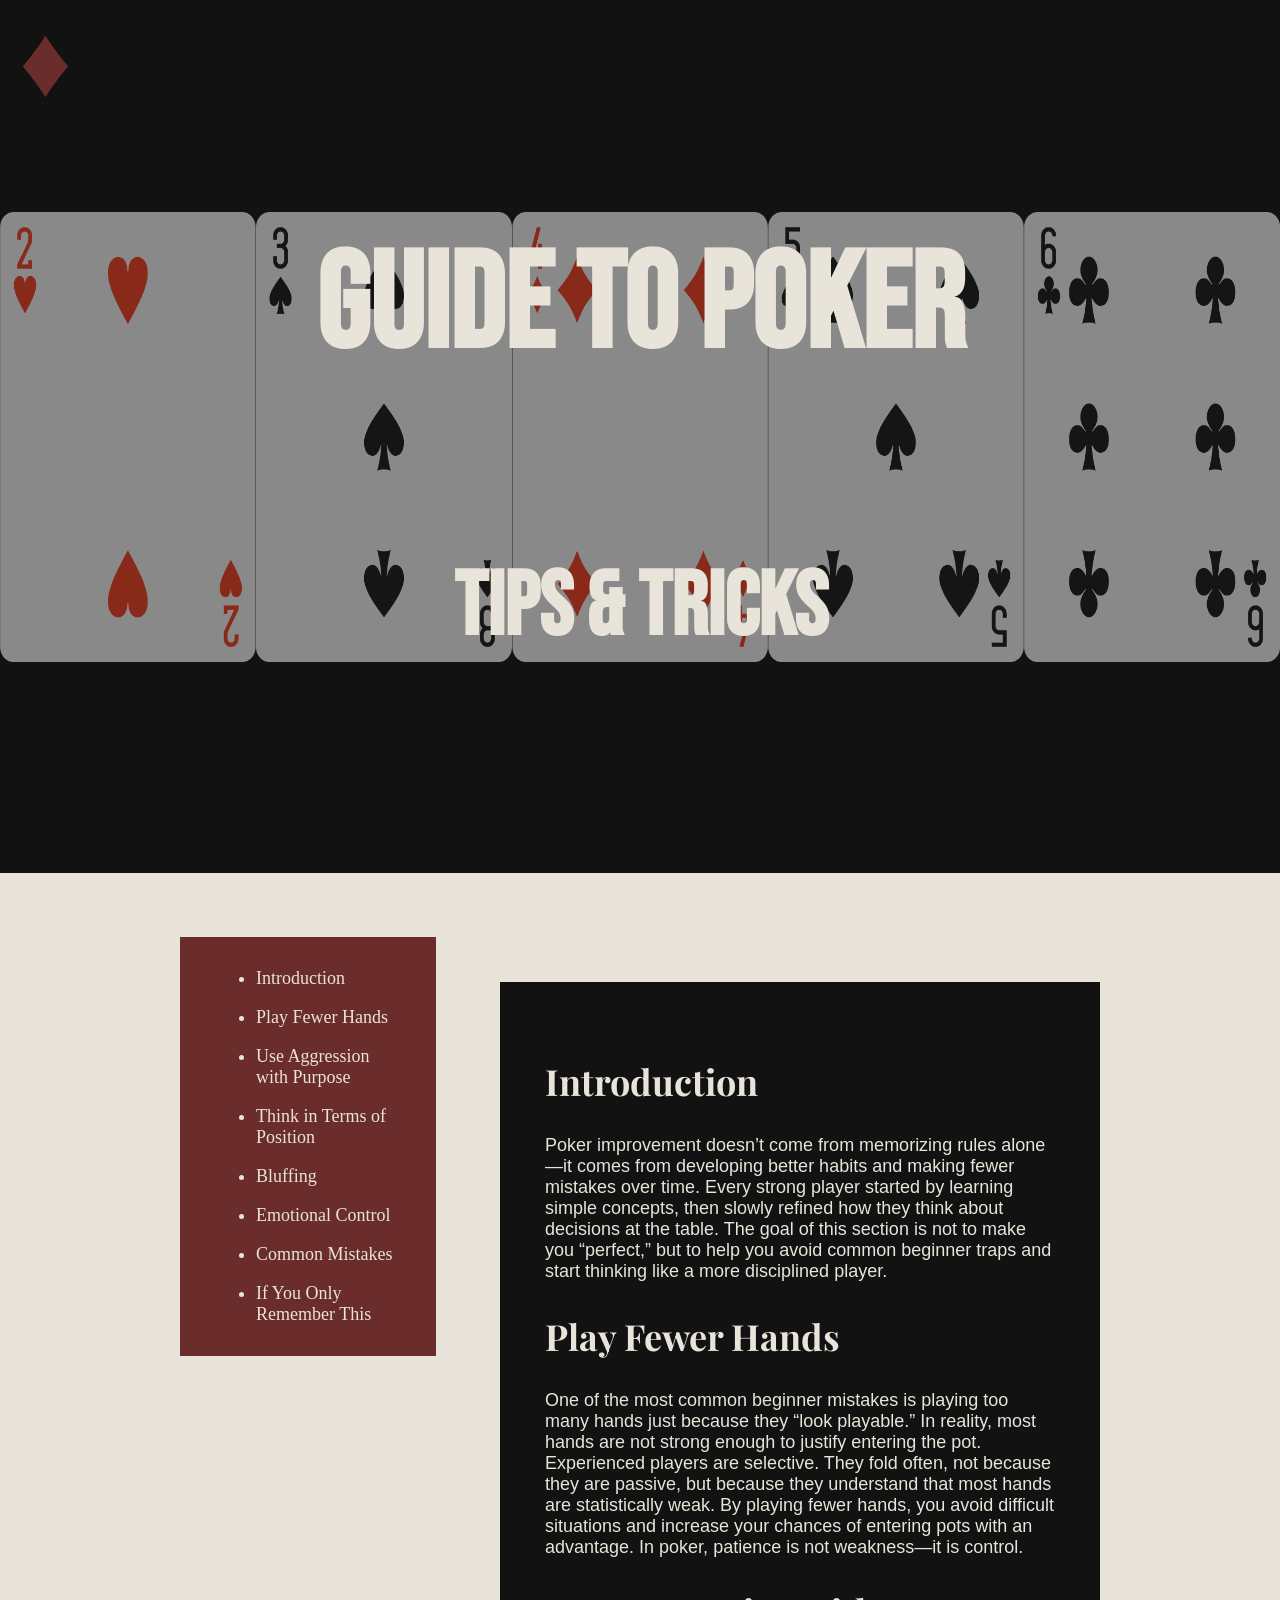
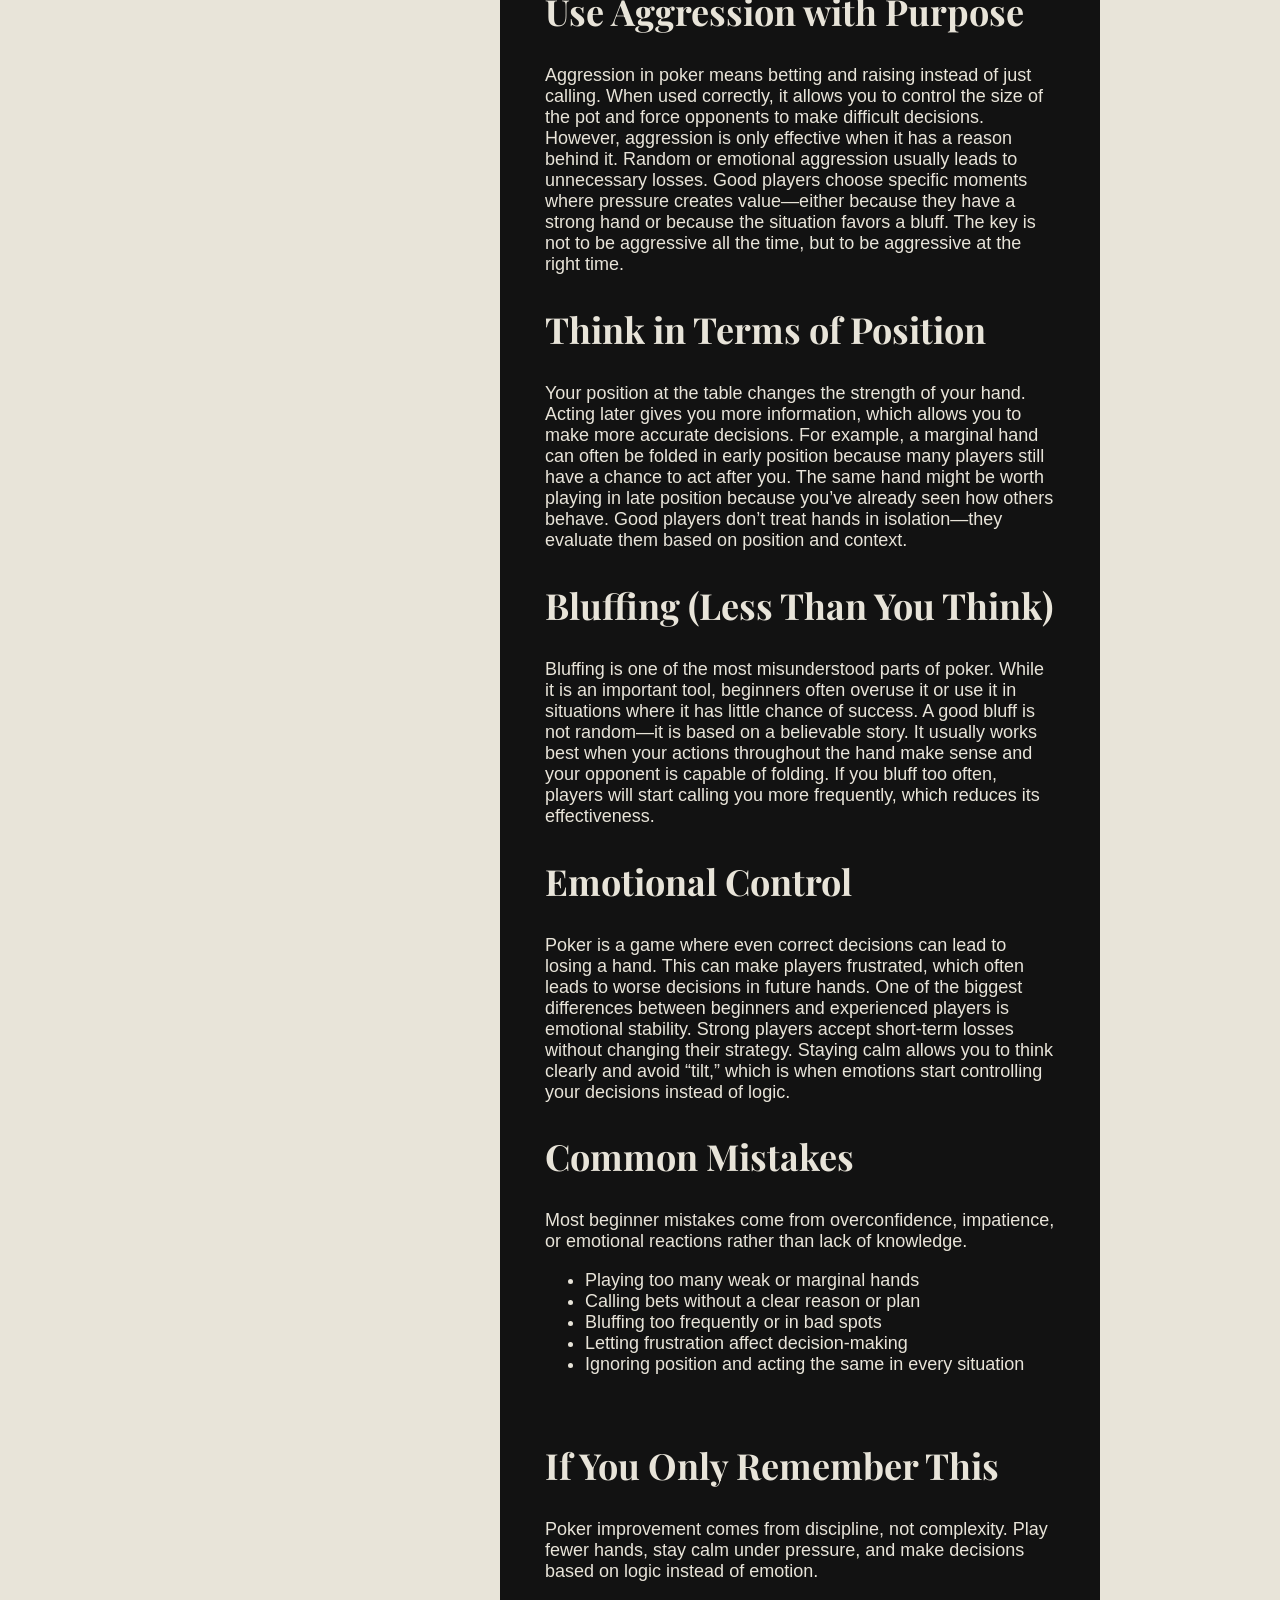
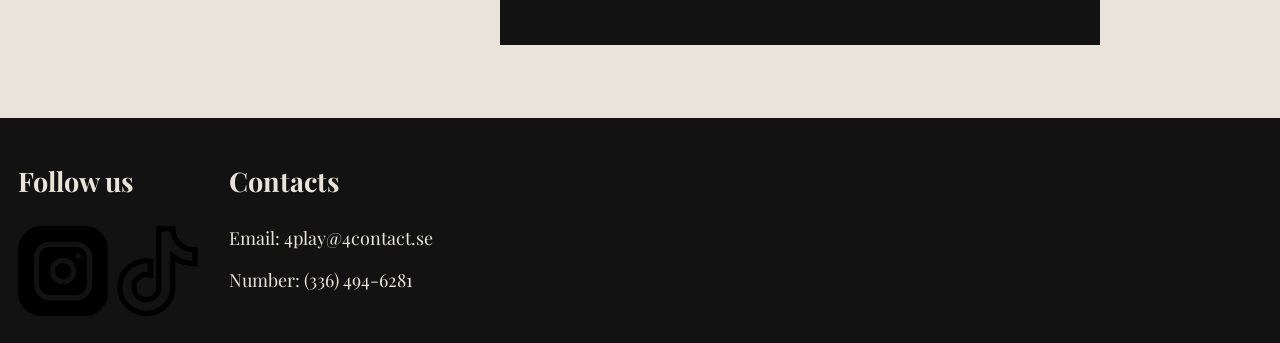
==== tips.html @ cb9e39af "allt" ====
<!DOCTYPE html>
<html lang="en">
<head>
    <meta charset="UTF-8">
    <meta name="viewport" content="width=device-width, initial-scale=1.0">
    <link rel="preconnect" href="https://fonts.googleapis.com">
    <link rel="preconnect" href="https://fonts.gstatic.com" crossorigin>
    <link href="https://fonts.googleapis.com/css2?family=Bebas+Neue&display=swap&family=Playfair+Display:ital,wght@0,400..900;1,400..900&display=swap" rel="stylesheet">
    <link rel="stylesheet" href="./css/style.css">
    <title>4Play</title>
</head>
<body>
    <nav class="navigation">
        <ul>
            <li class="nav-items"><a href="index.html">Main</a></li>
            <li class="nav-items"><a href="poker.html">Basics</a></li>
            <li class="nav-items"><a href="tips.html">Tips & tricks</a></li>
            <li class="nav-items"><a href="hands.html">Poker hands</a></li>
        </ul>
    </nav>

    <div class="fade-layer"></div>
    
    <div class="menu-button">
        <i class="menu-icon"><b>♦</b></i>
    </div>
    <div class="main-page" id="main">
        <h1 class="main-page-h"><b>GUIDE TO POKER</b></h1>
        <h2 class="main-page-sub"><b>Tips & Tricks</b></h2>
        <div class="cards main-cards">
            <img src="img/playingcards_bridgesize_png/H-2.png" alt="" class="royal-flush main-card">
            <img src="img/playingcards_bridgesize_png/S-3.png" alt="" class="royal-flush main-card">
            <img src="img/playingcards_bridgesize_png/D-4.png" alt="" class="royal-flush main-card">
            <img src="img/playingcards_bridgesize_png/S-5.png" alt="" class="royal-flush main-card">
            <img src="img/playingcards_bridgesize_png/C-6.png" alt="" class="royal-flush main-card">
        </div>
    </div>

    <div id="main-basics">
        <div id="table-content">
            <ul id="list">
                <li class="list-content"><a href="#intro">Introduction</a></li>
                <li class="list-content"><a href="#PFH">Play Fewer Hands</a></li>
                <li class="list-content"><a href="#UAWP">Use Aggression with Purpose</a></li>
                <li class="list-content"><a href="#TIT">Think in Terms of Position</a></li>
                <li class="list-content"><a href="#Bluff">Bluffing</a></li>
                <li class="list-content"><a href="#EM">Emotional Control</a></li>
                <li class="list-content"><a href="#CM">Common Mistakes</a></li>
                <li class="list-content"><a href="#iyort">If You Only Remember This</a></li>
            </ul>
        </div>
        <div id="main-articale">
            <div class="articale-parts" id="intro">
                <h2 class="articale-headers">Introduction</h2>
                <p class="articale-paragraphs">
                   Poker improvement doesn’t come from memorizing rules alone—it comes from developing better habits and making fewer mistakes over time. Every strong player started by learning simple concepts, then slowly refined how they think about decisions at the table.
                    The goal of this section is not to make you “perfect,” but to help you avoid common beginner traps and start thinking like a more disciplined player.
                </p>
            </div>
            <div class="articale-parts" id="PFH">
                <h2 class="articale-headers">Play Fewer Hands</h2>
                <p class="articale-paragraphs">
                    One of the most common beginner mistakes is playing too many hands just because they “look playable.” In reality, most hands are not strong enough to justify entering the pot.
                    Experienced players are selective. They fold often, not because they are passive, but because they understand that most hands are statistically weak. By playing fewer hands, you avoid difficult situations and increase your chances of entering pots with an advantage.
                    In poker, patience is not weakness—it is control.
                </p>
            </div>
            <div class="articale-parts" id="UAWP">
                <h2 class="articale-headers">Use Aggression with Purpose</h2>
                <p class="articale-paragraphs">
                    Aggression in poker means betting and raising instead of just calling. When used correctly, it allows you to control the size of the pot and force opponents to make difficult decisions.
                    However, aggression is only effective when it has a reason behind it. Random or emotional aggression usually leads to unnecessary losses. Good players choose specific moments where pressure creates value—either because they have a strong hand or because the situation favors a bluff.
                    The key is not to be aggressive all the time, but to be aggressive at the right time.
                </p>
            </div>
            <div class="articale-parts" id="TIT">
                <h2 class="articale-headers">Think in Terms of Position</h2>
                <p class="articale-paragraphs">
                    Your position at the table changes the strength of your hand. Acting later gives you more information, which allows you to make more accurate decisions.
                    For example, a marginal hand can often be folded in early position because many players still have a chance to act after you. The same hand might be worth playing in late position because you’ve already seen how others behave.
                    Good players don’t treat hands in isolation—they evaluate them based on position and context.
                </p>
            </div>
            <div class="articale-parts" id="Bluff">
                <h2 class="articale-headers">Bluffing (Less Than You Think)</h2>
                <p class="articale-paragraphs">
                    Bluffing is one of the most misunderstood parts of poker. While it is an important tool, beginners often overuse it or use it in situations where it has little chance of success.
                    A good bluff is not random—it is based on a believable story. It usually works best when your actions throughout the hand make sense and your opponent is capable of folding.
                    If you bluff too often, players will start calling you more frequently, which reduces its effectiveness.
                </p>
            </div>
            <div class="articale-parts" id="EM">
                <h2 class="articale-headers">Emotional Control</h2>
                <p class="articale-paragraphs">
                    Poker is a game where even correct decisions can lead to losing a hand. This can make players frustrated, which often leads to worse decisions in future hands.
                    One of the biggest differences between beginners and experienced players is emotional stability. Strong players accept short-term losses without changing their strategy.
                    Staying calm allows you to think clearly and avoid “tilt,” which is when emotions start controlling your decisions instead of logic.
                </p>
            </div>
            <div class="articale-parts" id="CM">
                <h2 class="articale-headers">Common Mistakes</h2>
                <p class="articale-paragraphs">
                    Most beginner mistakes come from overconfidence, impatience, or emotional reactions rather than lack of knowledge.
                    <br>
                    <ul class="paragraph-list">
                        <li>Playing too many weak or marginal hands</li>
                        <li>Calling bets without a clear reason or plan</li>
                        <li>Bluffing too frequently or in bad spots</li>
                        <li>Letting frustration affect decision-making</li>
                        <li>Ignoring position and acting the same in every situation</li>
                    </ul>
                    <br>
                </p>
            </div>
            <div class="articale-parts" id="iyort">
                <h2 class="articale-headers">If You Only Remember This</h2>
                <p class="articale-paragraphs">
                    Poker improvement comes from discipline, not complexity. Play fewer hands, stay calm under pressure, and make decisions based on logic instead of emotion.
                </p>
            </div>

        </div>
    </div>

    <div class="wrapperr" id="contact">
      <div class="follow">
          <h3 class="contact-header">Follow us</h3>
          <a href=""><img src="img/instagram.png" alt="" class="contact-image"></a>
          <a href=""><img src="img/tik-tok.png" alt="" class="contact-image"></a>
      </div>
      <div class="contact-list-">
          <h3 class="contact-header">Contacts</h3>
          <p class="contact-text">Email: 4play@4contact.se</p>
          <p class="contact-text">Number: (336) 494-6281</p>
      </div>
  </div>
    <script src="js/main.js"></script> 
</body>
</html>
---- css/style.css ----
.bebas-neue-regular {
    font-family: "Bebas Neue", sans-serif;
    font-weight: 400;
    font-style: normal;
}

.playfair-display {
    font-family: "Playfair Display", serif;
    font-optical-sizing: auto;
    font-style: normal;
}

:root {
    --bg-color: #121212;
    --hover-color: #bfa75a;
    --font-color: #e8e4d9;
    --boxes-color: #6b2c2c;
    --font-color2: #a39b8a;
}

/*inkluderar padding och borders till bredd och längd.*/
*, *::before, *::after {
    box-sizing: border-box;
}

body {
    overflow-x: hidden;
    background-color: var(--font-color);
    margin: 0;
    padding: 0;
    height: auto;
}

.navigation {
    font-family: "Playfair Display", serif;
    display: flex;
    flex-direction: column;
    position: fixed;
    align-items: baseline;
    height: 100vh;
    width: 20vw;
    left: -25vw;
    transition: left 0.3s;
    border: 2px solid black;
    background-color: var(--bg-color);
    box-shadow: 10px 0px 21px -10px rgba(0,0,0,0.75);
    z-index: 20;
    color: white;
}

.nav-items a {
    color: white;
    text-decoration: none;
    font-size: 3vh;
    transition: color 0.3s;
    margin-bottom: 10px;
}

.nav-items a:hover {
    color: var(--hover-color);
}

.menu-icon {
    color: var(--boxes-color);
    font-size: 12vh;
    margin-left: 2vh;
    transition: 1s;
    -webkit-text-stroke: 2px var(--bg-color);
}

.menu-icon:hover {
    color: var(--hover-color);
}

.menu-button {
    z-index: 5;
    display: inline;
    cursor: pointer;
    position: fixed;
}

.show {
    left: 0;
}

.fade-layer {
    position: fixed;
    top: 0;
    left: 0;
    right: 0;
    bottom: 0;
    background-color: rgba(0,0,0,0.5);
    display: none;
    z-index: 5;
}

.fade-layer.visible {
    display: block;
}

.main-page-h {
    font-family: "Bebas Neue", sans-serif;
    z-index: 10;
    font-size: 15vh;
    color: var(--font-color);
    position: relative;
}

.main-page {
    background-color: var(--bg-color);
    display: flex;
    flex-direction: column;
    align-items: center;
    justify-content: center;
    height: 97vh;
    max-width: 100vw;
    color: white;
}

.cards {
    display: flex;
    flex-direction: row;
    align-items: center;
    justify-content: center;
    z-index: 2;
}

.main-cards {
    position: absolute;
    opacity: 50%;
    height: 60vh;
    width: 70vw;
}

.card {
    position: relative;
    transform-style: preserve-3d;
    transition: 2s ease;
}

.main-card {
    width: 20vw;
    height: 50vh;
}

.front-card,
.back-card {
    position: absolute;
    inset: 0;
    width: 100%;
    height: 100%;
    backface-visibility: hidden;
    display: flex;
    justify-content: center;
    align-items: center;
    box-sizing: border-box;
}

.back-card {
    z-index: 1;
}

.front-card {
    border-radius: 30px;
    transform: rotateY(180deg);
    background-color: white;
}

.cards:hover .card {
    transform: perspective(4000px) rotateY(180deg);
}

.wrapper {
    background-color: var(--font-color);
    flex-direction: column;
    width: 100%;
    color: white;
}

#about {
    padding-top: 10vh;
    padding-left: 2.5vh;
    padding-right: 2.5vh;
    height: 70vh;
    display: grid;
    grid-template-columns: 2fr 3fr;
    grid-template-areas:
        "in ga"
        "le ga";
    gap: 3vh;
}

#learn {
    grid-area: le;
}

#about-intro {
    grid-area: in;
}

#game {
    grid-area: ga;
    padding: 5vh;
    background-color: var(--bg-color);
    display: flex;
    flex-direction: column;
    align-items: center;
    justify-content: flex-start;
    position: relative;
    text-align: center;
}

.about-line {
    width: 100%;
    height: 2px;
    background-color: var(--bg-color);
}

#h2-about {
    font-family: "Playfair Display", serif;
    font-size: 3.5vh;
    color: var(--font-color);
}

#about-cards {
    display: flex;
    opacity: 85%;
    margin-top: 2vh;
    width: 100%;
    height: 80%;
    flex-wrap: wrap;
}

.about-card p {
    font-family: Verdana, Geneva, Tahoma, sans-serif;
    font-size: 1vh;
}

.about-card h2 {
    font-size: 2vh;
    font-family: "Playfair Display", serif;
    color: #6b2c2c;
}

.about-card .front-card {
    flex-direction: column;
    padding: 1.25vh;
    text-align: center;
    color: var(--bg-color);
}

.about-card {
    width: 30%;
    height: 100%;
}

.h-about {
    color: var(--bg-color);
    font-size: 3.5vh;
    font-family: "Playfair Display", serif;
}

.highlight {
    color: var(--boxes-color);
}

.p-about {
    color: var(--bg-color);
    font-size: 1.5vh;
    font-family: Verdana, Geneva, Tahoma, sans-serif;
}

#benefits-wrapper {
    padding-top: 10vh;
    padding-left: 5vh;
    padding-right: 5vh;
    display: grid;
    height: 80vh;
    grid-template-columns: 2fr 3fr;
    gap: 3vh;
}

#reasons-for-why {
    display: flex;
    flex-direction: column;
    background-color: var(--boxes-color);
    padding: 1vh;
    height: 90%;
}

#header-benefits {
    font-size: 1.5vh ;
    background-color: var(--bg-color);
    padding: 1vh;
}

#h-main-benefit {
    font-family: "Playfair Display", serif;
    font-size: 3.5vh;
    color: var(--font-color);
}

#p-main-benefit {
    font-family: Verdana, Geneva, Tahoma, sans-serif;
    color: var(--font-color2);
}

#benefits {
    display: flex;
    flex-direction: column;
    margin-top: 10%;
}

.h-benefit {
    font-size: 1.75vh ;
    font-family: "Playfair Display", serif;
    color: var(--font-color);
}

.p-benefit {
    font-size: 1.25vh ;
    font-family: Verdana, Geneva, Tahoma, sans-serif;
    color: var(--font-color);
}

.black {
    color: var(--bg-color);
}

.red {
    color: var(--boxes-color);
}

#reviews {
    display: flex;
    flex-wrap: wrap;
    justify-content: center;
    gap: 1vh;
    flex-direction: row;
}

.review {
    background-color: var(--font-color2);
    width: 30%;
    height: auto - 10%;
    min-height: 15vh;
    padding: 1vh;
    border-radius: 15px;
}

.user {
    font-size: 1.75vh ;
    font-family: "Playfair Display", serif;
    color: var(--bg-color);
}

.user-review {
    font-size: 1.25vh ;
    font-family: Verdana, Geneva, Tahoma, sans-serif;
    color: white;
}

#contact {
    margin-top: 1vh;
    padding: 2vh;
    background-color: var(--bg-color);
    height: 25vh;
    display: flex;
    gap: 3vh;
}

.contact-image {
    width: 10vh;
}

#follow {
    display: flex;
    flex-direction: column;
}

.contact-header {
    font-family: "Playfair Display", serif;
    font-size: 3vh;
    color: var(--font-color);
}

.contact-text {
    font-size: 2vh;
    font-family: "Playfair Display", serif;
    color: var(--font-color);
}

.main-page-sub{
    font-family: "Bebas Neue", sans-serif;
    z-index: 10;
    font-size: 10vh;
    color: var(--font-color);
    position: relative;
}

.royal-flush{
    transition: 1s;
}

.royal-flush:hover{
    transform: scale(1.2);
}

#main-basics{
    padding: 5vw 20vh;
    width: 100%;
    flex-direction: row ;
    display: flex;
    height: auto;
    min-height: 100vh;
    gap: 5vw;
    align-items: flex-start;
    color: var(--font-color);
}

#table-content{
    background-color: var(--boxes-color);
    position: sticky;
    padding: 1vw 4vh;
    top: 10vh;
    height: auto;
    width: 20vw;
    flex-shrink: 0;
}

#main-articale{
    background-color: var(--bg-color);
    padding: 5vh;
    margin-top: 5vh;
    width: 70vw;
    height: auto;
}

#list{
    display: flex;
    flex-direction: column;
    color: var(--font-color);
    font-size: 2vh;
    row-gap: 2vh;
}

.articale-headers{
    font-size: 4vh;
    font-family: "Playfair Display", serif; ;
}

.articale-paragraphs{
    font-size: 2vh;
    font-family: Verdana, Geneva, Tahoma, sans-serif;
}

.paragraph-list{
    font-size: 2vh;
    font-family: Verdana, Geneva, Tahoma, sans-serif;
}

#list a{
    color: var(--font-color);
    text-decoration: none;
}

.hands-table {
    width: 100%;
    background-color: var(--bg-color);
    color: var(--font-color);
    font-family: Verdana, Geneva, Tahoma, sans-serif;
}

.hands-table th {
    background-color: var(--boxes-color);
    padding: 1.5vh 2vw;
    text-align: center;
    font-family: "Playfair Display", serif;
    font-size: 2vh;
}

.hands-table td {
    padding: 2vh 2vw;
    text-align: center;
    vertical-align: middle;
    border-bottom: 1px solid var(--font-color2);
    font-size: 1.8vh;
}

.hand-example {
    display: flex;
    flex-direction: row;
    align-items: center;
    gap: 1vh;
}

.hand-example img {
    height: 10vh;
    width: auto;
    margin: 0 -0.5vw; 
}

.hand-example p {
    font-size: 1.5vh;
    color: var(--font-color2);
    margin: 0;
}


@media (max-width: 1600px) {
    .front-card p {
        font-size: 0.9vh;
    }
    .front-card h2 {
        font-size: 2vh;
    }
}


@media (max-width: 1200px) {

    .navigation {
        width: 50vw;
        left: -55vw;
    }
    .show {
        left: 0;
    }
    .nav-items a {
        font-size: 2.5vh;
    }
    .menu-icon {
        font-size: 9vh;
    }
    .main-cards {
        height: 50vh;
        width: 60vw;
    }
    .main-card{
        height: 30vh;
        width: 20vw;
    }
    .about-card {
        width: 15vw;
        height: 20vh;
    }
    .front-card p {
        font-size: 0.75vh;
    }
    .front-card h2 {
        font-size: 1.5vh;
    }
    #benefits-wrapper {
        margin-top: 20vh;
        grid-template-columns: 1fr;
        height: auto;
        padding: 10vh 2.5vh;
    }
    #reasons-for-why {
        height: auto;
    }
    #reviews {
        flex-direction: column;
        align-items: center;
    }
    .review {
        width: 90%;
    }
        #main-basics {
        flex-direction: column;
        padding: 3vh 4vw;
        width: 100%;
        gap: 3vh;
    }

    #table-content {
        position: sticky;
        top: 0vh;
        width: 100%;
        height: auto;
        padding: 2vh 4vw;
        flex-shrink: unset;
    }

    #main-articale {
        width: 100%;
        padding: 3vh 4vw;
        margin-top: 0;
        flex-shrink: unset;
    }
}


@media (max-width: 820px) {
    .navigation {
        width: 75vw;
        left: -80vw;
    }
    .show {
        left: 0;
    }
    .main-page-h {
        font-size: 10vw;
        text-align: center;
        padding: 0 2vw;
    }
    .main-page-sub{
        font-size: 7vw;
        text-align: center;
    }
    .main-page {
        gap: 2vh;
    }
    .main-cards {
        position: relative;
        height: 20vh;
        width: 95vw;
        opacity: 30%;
    }
    .main-card {
        width: 22vw;
        height: 18vh;
    }
    #about {
        grid-template-columns: 1fr;
        grid-template-areas:
            "in"
            "le"
            "ga";
        height: auto;
        padding: 5vh 2.5vh;
    }
    #game {
        width: 100%;
        box-sizing: border-box;
        padding: 2vh;
    }
    #about-cards {
        flex-direction: column;
        flex-wrap: nowrap;
        align-items: center;
        height: auto;
    }
    .about-card {
        width: 85%;
        height: 32vh;
        margin-bottom: 2vh;
    }
    .front-card p {
        font-size: 1.3vh;
    }
    .front-card h2 {
        font-size: 2vh;
    }
    #benefits-wrapper {
        grid-template-columns: 1fr;
        height: auto;
        padding: 5vh 2.5vh;
    }
    #reasons-for-why {
        height: auto;
    }
    #reviews {
        flex-direction: column;
        align-items: center;
    }
    .review {
        width: 92%;
    }
    #contact {
        flex-direction: column;
        height: auto;
        gap: 2vh;
    }

    .hands-table thead {
        display: none;
    }

    .hands-table tr {
        display: flex;
        flex-direction: column;
        border-bottom: 2px solid var(--font-color2);
        padding: 2vh 0;
    }

    .hands-table td {
        text-align: left;
        padding: 1vh 2vw;
        border-bottom: none;
        font-size: 2vh;
    }

    .hand-example {
        flex-wrap: wrap;
        gap: 0.5vh;
    }

    .hand-example img {
        height: 7vh;
    }
}


@media (max-width: 400px) {
    .navigation {
        width: 85vw;
        left: -90vw;
    }
    .show {
        left: 0;
    }
    .main-page-h {
        font-size: 12vw;
    }
    .main-page-sub{
        font-size: 9vw;
        text-align: center;
    }
    .about-card {
        height: 36vh;
    }
}
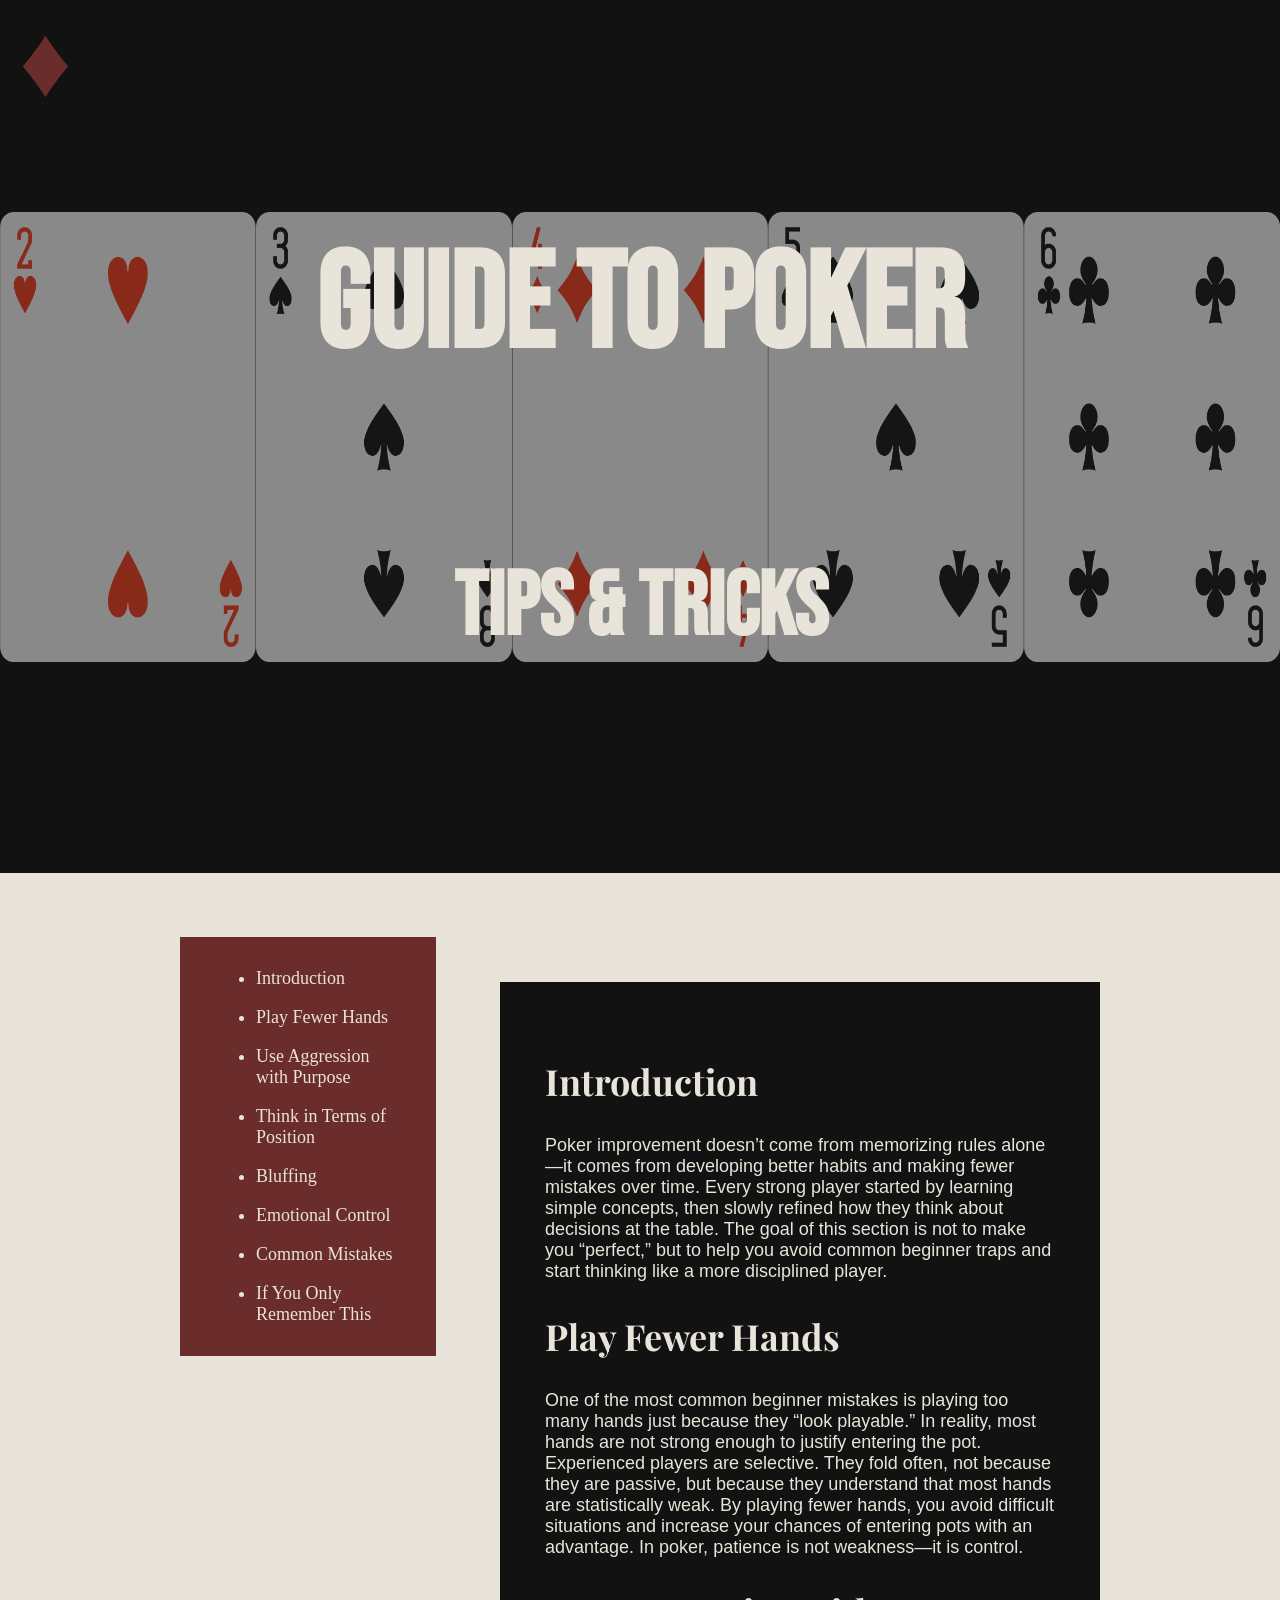
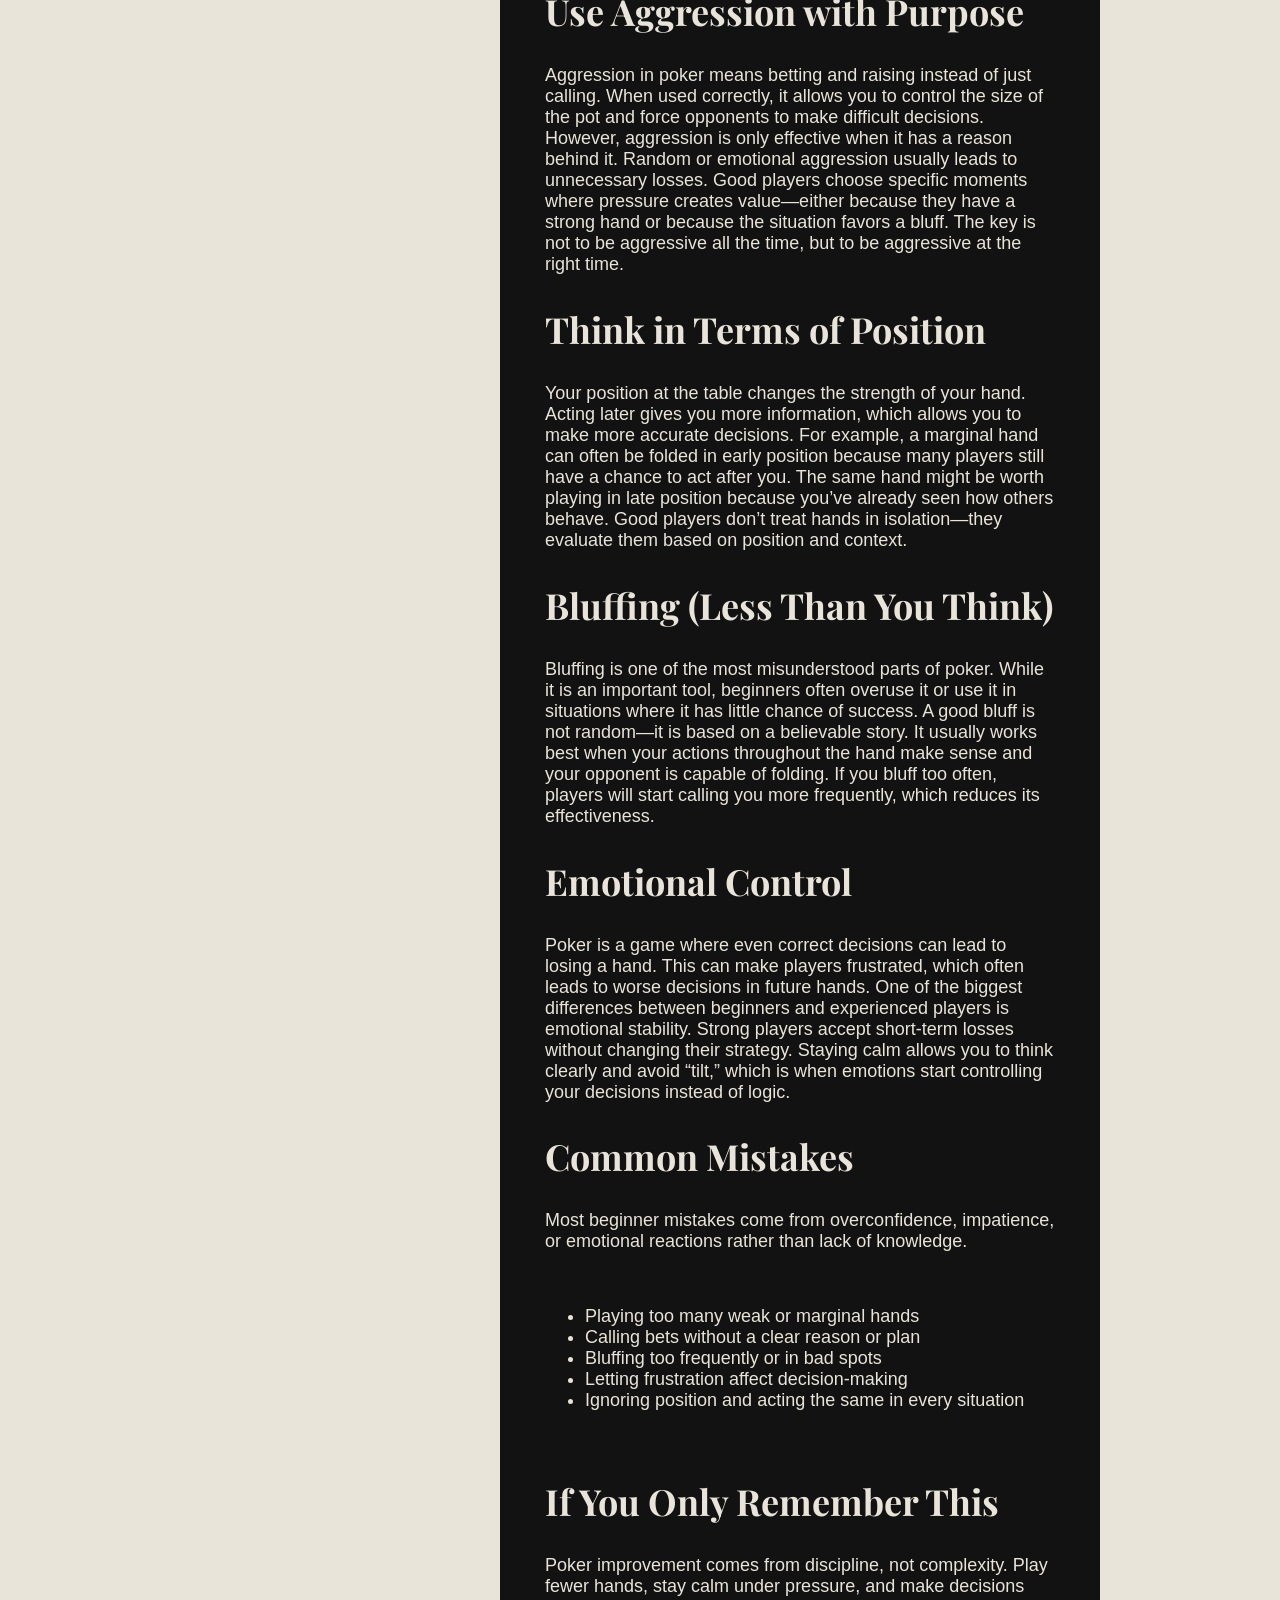
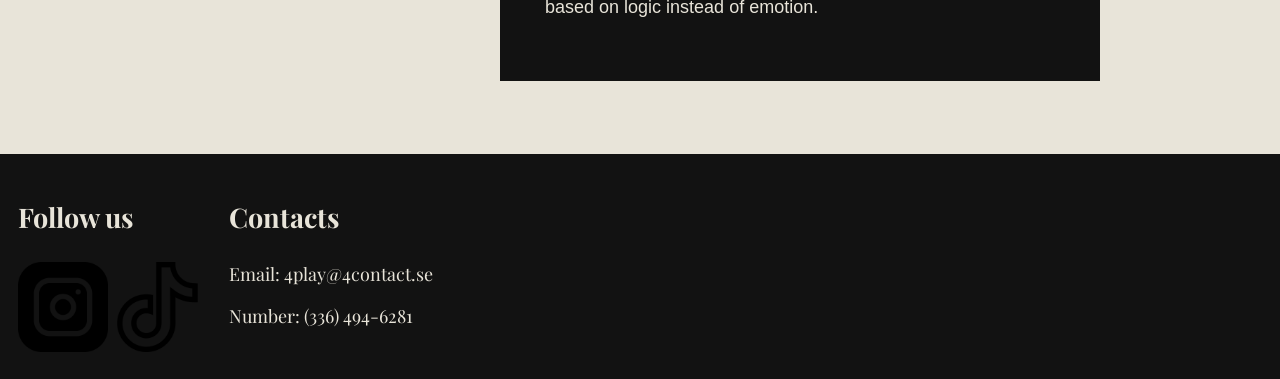
==== commit 29a0ce82: "last fixes" ====
--- a/tips.html
+++ b/tips.html
@@ -101,6 +101,7 @@
                 <h2 class="articale-headers">Common Mistakes</h2>
                 <p class="articale-paragraphs">
                     Most beginner mistakes come from overconfidence, impatience, or emotional reactions rather than lack of knowledge.
+                </p>
                     <br>
                     <ul class="paragraph-list">
                         <li>Playing too many weak or marginal hands</li>
@@ -110,7 +111,6 @@
                         <li>Ignoring position and acting the same in every situation</li>
                     </ul>
                     <br>
-                </p>
             </div>
             <div class="articale-parts" id="iyort">
                 <h2 class="articale-headers">If You Only Remember This</h2>
--- a/css/style.css
+++ b/css/style.css
@@ -6,7 +6,6 @@
 
 .playfair-display {
     font-family: "Playfair Display", serif;
-    font-optical-sizing: auto;
     font-style: normal;
 }
 
@@ -342,7 +341,7 @@
 .review {
     background-color: var(--font-color2);
     width: 30%;
-    height: auto - 10%;
+    height: auto;
     min-height: 15vh;
     padding: 1vh;
     border-radius: 15px;
